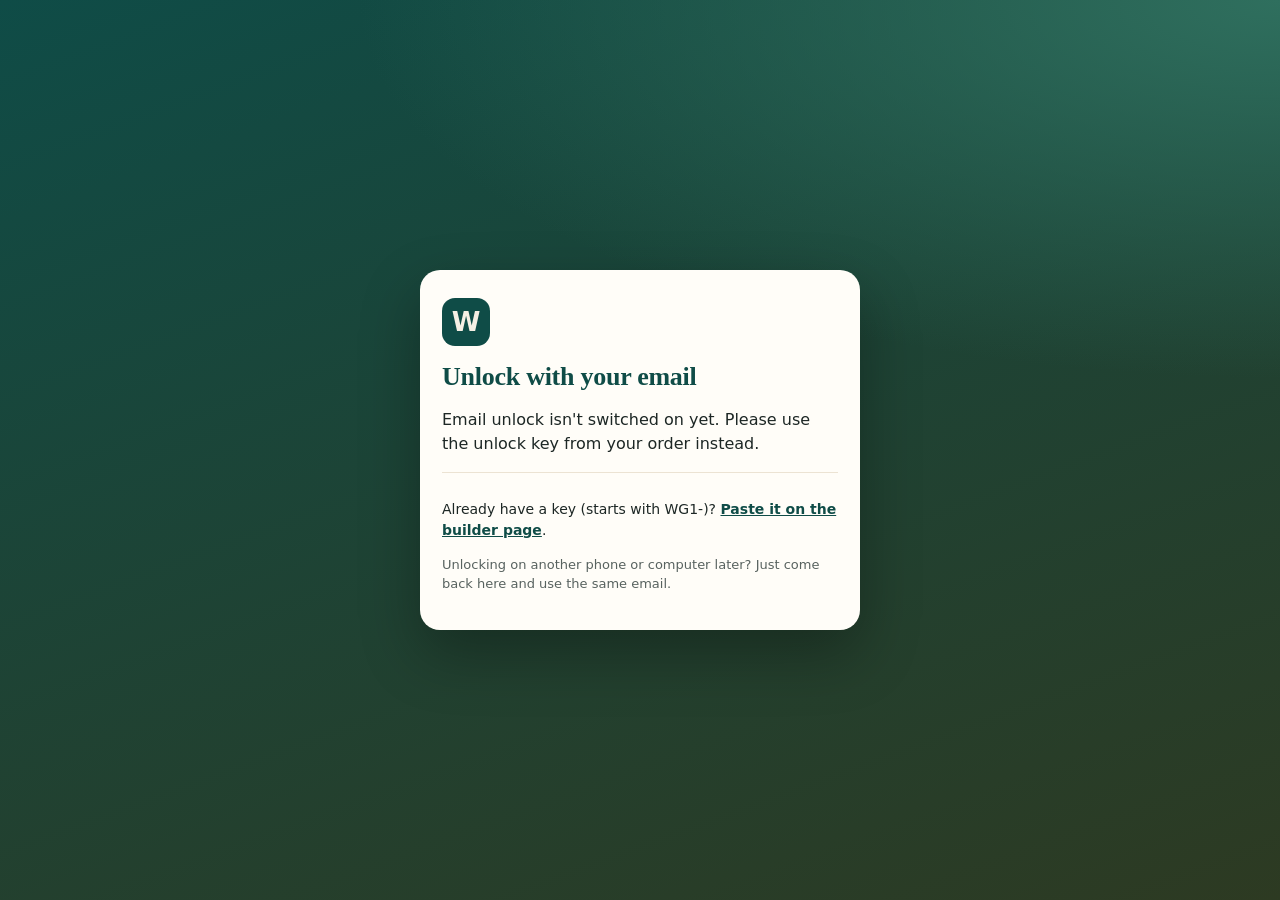
==== unlock.html @ 7d332406 "Email one-time-code unlock page (unlock.html, mobile-first, calls key service /otp/request + /otp/ve" ====
<!doctype html><html lang="en"><head><meta charset="utf-8"><meta name="viewport" content="width=device-width,initial-scale=1"><meta name="theme-color" content="#0f4c47">
<meta name="robots" content="noindex"><title>Unlock with your email · Welcome Guide</title><link rel="stylesheet" href="style.css?v=12">
<style>
.lockCard form[hidden],.lockCard [hidden]{display:none!important}
.lockCard .wide{width:100%;margin-top:var(--s3);min-height:52px;font-size:17px}
#code{font:600 28px/1.2 ui-monospace,Menlo,monospace;letter-spacing:.35em;text-align:center;padding-left:.35em}
.lockCard details{margin-top:var(--s3);font-size:14px;color:var(--muted)}.lockCard summary{cursor:pointer;color:var(--teal);font-weight:600;min-height:32px;display:flex;align-items:center}
.sent{background:var(--teal-50);border-radius:var(--r-sm);padding:10px 12px;font-size:14px;margin:0 0 var(--s2)}.sent b{word-break:break-all}
.links{display:flex;justify-content:space-between;gap:12px;flex-wrap:wrap;margin-top:var(--s3);font-size:14px}
.linkBtn{background:none;border:0;padding:6px 0;min-height:36px;color:var(--teal);font-weight:600;font-size:14px;box-shadow:none}.linkBtn:disabled{color:var(--muted);font-weight:400}
.ok{color:var(--teal);font-weight:600}
</style></head><body>
<div class="lock"><div class="lockCard">
 <span class="logo big" aria-hidden="true">W</span><h1>Unlock with your email</h1>
 <form id="f1" novalidate>
  <p class="hint" style="font-size:15px">Enter the email address you used for your purchase. We'll email you a 6-digit code.</p>
  <label for="email">Your email</label><input id="email" type="email" inputmode="email" autocomplete="email" autocapitalize="off" spellcheck="false" required placeholder="you@example.com">
  <details id="orderBox"><summary>Bought on Etsy? First time here? Add your order number</summary>
   <label for="order">Etsy order number</label><input id="order" inputmode="numeric" autocomplete="off" placeholder="e.g. 3141592653">
   <p class="hint">Find it in your Etsy purchase receipt (Purchases → your order). You only need it the first time.</p></details>
  <p id="e1" class="lockErr" role="alert"></p>
  <button id="b1" class="primary wide">Email me a code</button>
 </form>
 <form id="f2" novalidate hidden>
  <p class="sent" id="sentTo"></p>
  <label for="code">6-digit code</label><input id="code" inputmode="numeric" autocomplete="one-time-code" maxlength="7" required placeholder="000000">
  <p class="hint">No email after 2 minutes? Check your spam or promotions folder.</p>
  <p id="e2" class="lockErr" role="alert"></p>
  <button id="b2" class="primary wide">Unlock</button>
  <div class="links"><button type="button" id="resend" class="linkBtn">Send a new code</button><button type="button" id="back" class="linkBtn">Use a different email</button></div>
 </form>
 <div id="done" hidden><p class="ok" role="status">Unlocked! Opening the builder…</p><p class="hint">If nothing happens, <a id="goLink" href="./">tap here</a>.</p></div>
 <div id="off" hidden><p>Email unlock isn't switched on yet. Please use the unlock key from your order instead.</p></div>
 <div class="lockHelp"><p>Already have a key (starts with WG1-)? <a href="./">Paste it on the builder page</a>.</p><p class="hint">Unlocking on another phone or computer later? Just come back here and use the same email.</p></div>
</div></div>
<script src="config.js?v=12"></script>
<script>
(function(){
const C=window.WG_CONFIG||{},S=String(C.serviceUrl||'').replace(/\/$/,''),$=id=>document.getElementById(id);
const q=new URLSearchParams(location.search),LS='wg-unlock-email';let email='',cool=0,timer=0;
if(!S||!C.emailUnlock){$('f1').hidden=true;$('off').hidden=false;return}
$('email').value=q.get('email')||localStorage.getItem(LS)||'';
if(q.get('order')){$('order').value=q.get('order');$('orderBox').open=true}
async function api(path,body){const ac=new AbortController(),t=setTimeout(()=>ac.abort(),15000);
  try{const r=await fetch(S+path,{method:'POST',headers:{'content-type':'application/json'},body:JSON.stringify(body),signal:ac.signal,cache:'no-store'});
    const j=await r.json().catch(()=>({}));return {status:r.status,j}}
  catch(e){return {status:0,j:{error:"We couldn't reach the unlock service. Check your internet connection and try again."}}}finally{clearTimeout(t)}}
function busy(b,on,label){b.disabled=on;b.textContent=on?'Please wait…':label}
function startCool(s){cool=s;clearInterval(timer);const b=$('resend');const tick=()=>{if(cool<=0){clearInterval(timer);b.disabled=false;b.textContent='Send a new code';return}b.disabled=true;b.textContent='New code in '+cool+'s';cool--};tick();timer=setInterval(tick,1000)}
async function request(){
  const r=await api('/otp/request',{email,order:$('order').value.trim()});
  if(r.status!==200)return r.j.error||'Something went wrong. Please try again.';
  localStorage.setItem(LS,email);$('sentTo').textContent='';
  const s=$('sentTo');s.append('If '),s.appendChild(Object.assign(document.createElement('b'),{textContent:email})),s.append(' is registered for a purchase, a code is on its way. It expires in 15 minutes.');
  startCool(60);return '';
}
$('f1').onsubmit=async e=>{e.preventDefault();const b=$('b1');$('e1').textContent='';
  email=$('email').value.trim().toLowerCase();if(!/^[^\s@]+@[^\s@]+\.[^\s@]{2,}$/.test(email)){$('e1').textContent='Please enter a valid email address.';return}
  busy(b,true);const err=await request();busy(b,false,'Email me a code');
  if(err){$('e1').textContent=err;return}$('f1').hidden=true;$('f2').hidden=false;$('code').value='';$('code').focus()};
$('resend').onclick=async()=>{$('e2').textContent='';const err=await request();$('e2').textContent=err||'';if(!err){$('code').value='';$('code').focus()}};
$('back').onclick=()=>{$('f2').hidden=true;$('f1').hidden=false;$('e1').textContent='';$('email').focus()};
$('code').oninput=()=>{const d=$('code').value.replace(/\D/g,'').slice(0,6);$('code').value=d;if(d.length===6&&!$('b2').disabled)$('f2').requestSubmit?$('f2').requestSubmit():$('b2').click()};
$('f2').onsubmit=async e=>{e.preventDefault();const b=$('b2'),code=$('code').value.replace(/\D/g,'');$('e2').textContent='';
  if(code.length!==6){$('e2').textContent='Type the 6-digit code from the email.';return}
  busy(b,true);const r=await api('/otp/verify',{email,code});
  if(r.status===200&&r.j.ok&&r.j.key){const url='./?key='+encodeURIComponent(r.j.key);$('f2').hidden=true;$('done').hidden=false;$('goLink').href=url;location.replace(url);return}
  busy(b,false,'Unlock');$('e2').textContent=r.j.error||'Something went wrong. Please try again.';$('code').select()};
})();
</script></body></html>
---- style.css ----
/* Welcome Guide — visual system v2 */
:root{--teal:#0f4c47;--teal-2:#14675f;--teal-50:#e8f2ef;--olive:#5c6b3a;--sand:#f5efe4;--sand-2:#ece3d3;--cream:#fffdf8;--ink:#1d2725;--muted:#58625f;--line:#e2d9c8;--accent:#b4531f;--accent-50:#fbeee4;--danger:#b42318;--danger-50:#fdecea;--wa:#15803d;
 --r-sm:10px;--r:14px;--r-lg:20px;--s1:4px;--s2:8px;--s3:12px;--s4:16px;--s5:24px;--s6:32px;
 --shadow:0 1px 2px rgba(29,39,37,.06),0 4px 14px rgba(29,39,37,.06);--sans:system-ui,-apple-system,"Segoe UI",Roboto,"Helvetica Neue",Arial,sans-serif;--serif:"Iowan Old Style","Palatino Linotype",Palatino,Georgia,"Times New Roman",serif}
[hidden]{display:none!important}
*{box-sizing:border-box}
body{margin:0;font-family:var(--sans);font-size:16px;line-height:1.5;background:var(--sand);color:var(--ink);-webkit-font-smoothing:antialiased}
h1,h2,legend{font-family:var(--serif);letter-spacing:-.01em}
/* buttons */
button,.btn{font:inherit;font-weight:600;font-size:15px;border:1px solid transparent;border-radius:var(--r-sm);padding:10px 16px;min-height:44px;cursor:pointer;text-decoration:none;display:inline-flex;align-items:center;justify-content:center;gap:6px;transition:background .15s,box-shadow .15s,transform .05s}
button:active,.btn:active{transform:translateY(1px)}
button:focus-visible,a:focus-visible{outline:3px solid #f2b98f;outline-offset:2px}
.primary{background:var(--teal);color:#fff;box-shadow:0 2px 6px rgba(15,76,71,.25)}.primary:hover{background:var(--teal-2)}
.ghost{background:var(--cream);color:var(--teal);border-color:var(--line)}.ghost:hover{background:var(--teal-50)}
/* header */
.top{position:sticky;top:0;z-index:5;background:var(--teal);color:#fff;padding:var(--s3) var(--s4);display:flex;flex-wrap:wrap;gap:var(--s3);align-items:center;justify-content:space-between}
.top h1{font-size:19px;margin:0;display:flex;align-items:center;gap:10px;font-weight:600}
.logo{display:inline-grid;place-items:center;width:32px;height:32px;border-radius:9px;background:var(--sand);color:var(--teal);font-weight:700;font-size:18px}
.actions{display:flex;gap:var(--s2);flex-wrap:wrap}
.top .ghost{background:transparent;color:#fff;border-color:rgba(255,255,255,.35)}.top .ghost:hover{background:rgba(255,255,255,.1)}
.top .primary{background:var(--sand);color:var(--teal)}
/* layout */
.wrap{display:grid;grid-template-columns:minmax(0,1fr) 400px;gap:var(--s5);padding:var(--s5) var(--s4);max-width:1200px;margin:auto}
.wrap>*{min-width:0}
@media(max-width:900px){.wrap{grid-template-columns:1fr}}
/* intro */
.intro{background:var(--cream);border:1px solid var(--line);border-left:4px solid var(--accent);border-radius:var(--r);padding:var(--s4);margin-bottom:var(--s4);font-size:14px;color:var(--ink)}
.intro>b{font-family:var(--serif);font-size:17px;display:block;margin-bottom:var(--s1)}
.intro ol{margin:var(--s2) 0;padding-left:20px}.intro li{margin:var(--s1) 0}.intro p{margin:var(--s2) 0 0;color:var(--muted)}
/* form cards */
fieldset{border:1px solid var(--line);background:var(--cream);border-radius:var(--r);padding:var(--s4);margin:0 0 var(--s4);box-shadow:var(--shadow);min-width:0}
legend{font-weight:600;font-size:18px;padding:0 0 var(--s3);float:left;width:100%;margin-bottom:var(--s3);color:var(--teal);border-bottom:1px solid var(--sand-2);display:flex;align-items:center;gap:10px}
legend+*,fieldset>.row{clear:both}
.ic{display:inline-grid;place-items:center;width:34px;height:34px;border-radius:10px;background:var(--teal-50);font-size:17px;flex:none}
label{display:block;font-size:13px;font-weight:600;color:var(--muted);margin:var(--s3) 0 0;letter-spacing:.01em}
input,textarea{display:block;width:100%;font:inherit;font-size:16px;font-weight:400;color:var(--ink);padding:10px 12px;min-height:44px;border:1px solid #d5cbb8;border-radius:var(--r-sm);margin-top:6px;background:#fff;transition:border-color .15s,box-shadow .15s}
input::placeholder,textarea::placeholder{color:#8a8f8c}
input:focus,textarea:focus{outline:none;border-color:var(--teal-2);box-shadow:0 0 0 3px rgba(20,103,95,.18)}
textarea{resize:vertical}
.row{display:grid;grid-template-columns:1fr 1fr;gap:var(--s3)}
.list{display:flex;flex-direction:column;gap:var(--s2)}
.item{display:flex;gap:var(--s2);align-items:flex-end;flex-wrap:wrap;padding:var(--s3);background:#fff;border:1px solid var(--sand-2);border-radius:var(--r-sm)}
.item .f{flex:1 1 140px;margin:0;font-size:13px}.item .f input,.item .f textarea{margin-top:4px}
.item .rm{min-width:44px;min-height:44px;margin-left:var(--s3);background:var(--danger-50);color:var(--danger);border-color:#f5c2bd;padding:0}
.item .rm:hover{background:#fbd9d5}
.add{background:transparent;color:var(--teal);border:1.5px dashed #9fbcb6;margin-top:var(--s3);width:100%}.add:hover{background:var(--teal-50)}
.hint{font-size:13px;color:var(--muted);margin:var(--s2) 0}
#saved{text-align:center;color:var(--olive);font-weight:600}
/* preview */
.previewWrap{position:sticky;top:84px;align-self:start}.previewLabel{font-size:12px;font-weight:600;text-transform:uppercase;letter-spacing:.08em;color:var(--muted);margin-bottom:var(--s2);text-align:center}
.phone{border:10px solid #1d2725;border-radius:36px;height:760px;overflow:auto;background:var(--sand);box-shadow:0 20px 40px rgba(29,39,37,.18)}
/* modal */
.modal{position:fixed;inset:0;background:rgba(18,30,28,.55);backdrop-filter:blur(3px);display:flex;align-items:center;justify-content:center;padding:var(--s4);z-index:20}
.modal .card{background:var(--cream);border-radius:var(--r-lg);padding:var(--s5);max-width:480px;width:100%;max-height:95vh;overflow:auto;box-shadow:0 24px 60px rgba(0,0,0,.25)}
.modal h2{margin:0 0 var(--s1);font-size:24px;color:var(--teal)}
#linkOut{font-size:13px;word-break:break-all;font-family:ui-monospace,Menlo,monospace;background:#fff;margin:var(--s3) 0}
#qr{text-align:center;margin-top:var(--s4);background:#fff;border:1px solid var(--line);border-radius:var(--r);padding:var(--s4)}#qr svg,#qr img{width:220px;height:220px}
.qrAct{justify-content:center;margin-top:var(--s2)}.qrAct button{flex:1 1 160px}
/* toast */
.toast{position:fixed;left:50%;bottom:24px;transform:translateX(-50%) translateY(8px);background:var(--ink);color:#fff;padding:10px 18px;border-radius:999px;opacity:0;transition:.2s;pointer-events:none;z-index:30;display:flex;gap:var(--s3);align-items:center;font-size:14px;box-shadow:0 8px 24px rgba(0,0,0,.2)}
.toast.on{opacity:1;transform:translateX(-50%)}.toast.on #toastUndo{pointer-events:auto}
#toastUndo{background:var(--accent);color:#fff;min-height:36px;padding:4px 14px;font-size:14px}
/* edit/preview segmented */
.seg{display:none}
/* ---------- guest guide ---------- */
.guide{font-size:16px;line-height:1.55;color:var(--ink)}
.guestPage{max-width:560px;margin:auto;background:var(--sand);min-height:100vh}
.hero{position:relative;background:radial-gradient(120% 90% at 100% 0,#2f6f5e 0,transparent 60%),linear-gradient(160deg,#0f4c47 0,#123f3b 55%,#2d3a22 100%);color:#fff;padding:44px 24px 36px;overflow:hidden}
.hero::after{content:"";position:absolute;right:-40px;bottom:-60px;width:200px;height:200px;border-radius:50%;border:1px solid rgba(245,239,228,.18);box-shadow:0 0 0 24px rgba(245,239,228,.05)}
.hero small{color:#f2c9a8;letter-spacing:.14em;text-transform:uppercase;font-size:12px;font-weight:700}
.hero h1{margin:8px 0 14px;font-size:34px;line-height:1.1;font-weight:600}
.hero p{margin:0;color:rgba(255,255,255,.92);white-space:pre-line;font-size:16px;position:relative;z-index:1}
.hero p:last-child{margin-top:14px;color:#f2c9a8;font-style:italic;font-family:var(--serif)}
.nav{display:flex;gap:var(--s2);overflow-x:auto;padding:var(--s3) var(--s4);background:rgba(255,253,248,.96);backdrop-filter:blur(6px);position:sticky;top:0;z-index:2;border-bottom:1px solid var(--line);scrollbar-width:none}
.nav::-webkit-scrollbar{display:none}
.nav a{white-space:nowrap;font-size:14px;font-weight:600;padding:0 14px;min-height:44px;display:inline-flex;align-items:center;border-radius:999px;background:#fff;border:1px solid var(--line);color:var(--teal);text-decoration:none}
.nav a.active{background:var(--teal);border-color:var(--teal);color:#fff}
.sec{background:var(--cream);margin:var(--s4);border-radius:var(--r-lg);padding:var(--s5) 20px;box-shadow:var(--shadow);border:1px solid var(--line);scroll-margin-top:78px}
.sec h2{font-size:21px;margin:0 0 var(--s4);color:var(--teal);font-weight:600}
.pre{white-space:pre-line}
.times{display:grid;grid-template-columns:1fr 1fr;gap:var(--s3)}.times div{background:var(--teal-50);border-radius:var(--r);padding:var(--s3);text-align:center;font-size:13px;font-weight:600;color:var(--muted);text-transform:uppercase;letter-spacing:.06em}
.times b{display:block;font-family:var(--serif);font-size:30px;color:var(--teal);letter-spacing:0;text-transform:none;margin-top:2px}
.wifi{background:linear-gradient(150deg,#123f3b,#0f4c47);color:#fff;border-radius:var(--r);padding:20px;font-size:15px;color:rgba(255,255,255,.85)}.wifi b{color:#fff;font-size:17px}
.wifi .pw{display:flex;justify-content:space-between;align-items:center;gap:var(--s3);background:rgba(255,255,255,.1);border:1px dashed rgba(255,255,255,.35);border-radius:var(--r-sm);padding:12px 14px;margin-top:var(--s3);font-family:ui-monospace,Menlo,monospace;font-size:18px;font-weight:600;width:100%;color:#fff;text-align:left;word-break:break-all}
.wifi .pw span:last-child{font-family:var(--sans);font-size:13px;background:var(--sand);color:var(--teal);padding:4px 10px;border-radius:999px;white-space:nowrap}
ul.clean{list-style:none;padding:0;margin:0}ul.clean li{padding:10px 0 10px 30px;position:relative;border-bottom:1px solid var(--sand-2)}ul.clean li:last-child{border:0}
ul.clean li::before{content:"";position:absolute;left:6px;top:19px;width:8px;height:8px;border-radius:50%;background:var(--accent)}
.how{padding:var(--s3) 0;border-bottom:1px solid var(--sand-2)}.how:last-child{border:0}.how b{display:block;color:var(--teal);margin-bottom:2px}
.rec{display:flex;justify-content:space-between;align-items:center;gap:var(--s3);padding:14px 0;border-bottom:1px solid var(--sand-2)}.rec:last-child{border:0}
.rec .hint{margin:4px 0 0}
.tag{font-size:12px;font-weight:700;background:var(--accent-50);color:#8a3a12;border-radius:999px;padding:2px 9px;margin-left:8px;vertical-align:2px;font-family:var(--sans)}
.pill{display:inline-flex;align-items:center;justify-content:center;gap:6px;background:var(--teal);color:#fff;text-decoration:none;border-radius:999px;padding:0 16px;min-height:44px;font-size:15px;font-weight:600;white-space:nowrap}
.pill.wa{background:var(--wa)}.pill.map{background:#fff;color:var(--teal);border:1.5px solid var(--teal)}.pill.red{background:var(--danger)}
.sec>.pill.map{margin-top:var(--s3)}
.contacts{display:flex;flex-direction:column}.contact{display:flex;justify-content:space-between;align-items:center;gap:var(--s3);padding:10px 0;border-bottom:1px solid var(--sand-2)}.contact:last-child{border:0}
.check{display:flex;flex-direction:column;gap:var(--s2);margin-top:var(--s2)}
.check label{display:flex;gap:var(--s3);align-items:center;font-size:16px;font-weight:500;color:var(--ink);margin:0;min-height:48px;padding:6px 14px;border:1px solid var(--line);border-radius:var(--r-sm);background:#fff;cursor:pointer}
.check input{width:24px;height:24px;min-height:24px;flex:none;margin:0;accent-color:var(--teal)}
.check label:has(input:checked){background:var(--teal-50);color:var(--muted);text-decoration:line-through}
.foot{text-align:center;color:var(--muted);font-family:var(--serif);font-style:italic;font-size:15px;padding:var(--s6) var(--s4)}
.empty{color:var(--muted);text-align:center;padding:48px 16px}
/* phones */
@media(max-width:900px){
 .top{position:static;padding:var(--s3)}.top h1{font-size:17px;width:100%}
 #btnLink{position:fixed;left:12px;right:12px;bottom:12px;z-index:15;box-shadow:0 8px 24px rgba(15,76,71,.4);font-size:16px;min-height:52px;background:var(--teal);color:#fff}
 html{scroll-padding-bottom:96px;scroll-padding-top:56px}body{padding-bottom:84px}.toast{bottom:84px}
 .seg{display:flex;position:sticky;top:0;z-index:6;background:var(--sand);padding:var(--s2) var(--s3);gap:4px;border-bottom:1px solid var(--line)}
 .seg button{flex:1;background:transparent;color:var(--teal);border-color:var(--line);background:var(--cream)}.seg button.on{background:var(--teal);color:#fff;border-color:var(--teal)}
 .previewWrap{display:none}.showPrev .previewWrap{display:block}.showPrev #form{display:none}
 .phone{border:0;border-radius:0;height:auto;box-shadow:none}.previewLabel{display:none}.wrap{padding:var(--s3)}
 .modal{padding:var(--s2)}.modal .card{padding:20px}
}
@media print{body *{visibility:hidden}#modal,#modal #qr,#modal #qr *{visibility:visible}#modal{position:absolute;inset:0;background:#fff}#modal #qr{position:absolute;top:2cm;left:0;right:0;border:0}#modal #qr svg{width:10cm;height:10cm}}
/* lock screen */
.lock{min-height:100vh;display:flex;align-items:center;justify-content:center;padding:var(--s4);background:radial-gradient(120% 70% at 100% 0,#2f6f5e 0,transparent 60%),linear-gradient(160deg,#0f4c47,#2d3a22)}
.lockCard{background:var(--cream);border-radius:var(--r-lg);padding:28px 22px;max-width:440px;width:100%;box-shadow:0 24px 60px rgba(0,0,0,.3)}
.lockCard h1{font-size:26px;color:var(--teal);margin:var(--s4) 0 var(--s2);line-height:1.15}.lockCard>p{color:var(--muted);margin:0 0 var(--s3)}
.logo.big{width:48px;height:48px;font-size:26px;background:var(--teal);color:var(--sand);border-radius:13px}
#lockKey{font-family:ui-monospace,Menlo,monospace;font-size:15px}#lockBtn{width:100%;margin-top:var(--s2);min-height:52px;font-size:17px}
.lockErr{color:var(--danger);font-weight:600;font-size:14px;min-height:1em;margin:var(--s2) 0}
.lockHelp{margin-top:var(--s4);padding-top:var(--s3);border-top:1px solid var(--sand-2);font-size:14px}.lockHelp a{color:var(--teal);font-weight:600}.lockHelp .btn{width:100%}
/* v3: units, all-QR page */
.unitName{font-size:1.05rem;font-weight:600;opacity:.9;margin:.15rem 0 .2rem}
.chk{display:flex;gap:.5rem;align-items:center;font-weight:600}.chk input{width:auto}
.units{display:flex;flex-direction:column;gap:.4rem;margin:.6rem 0}
.unit{border:1px solid #d9e2e0;border-radius:10px;padding:.4rem .6rem;background:#fff}
.unit summary{display:flex;gap:.5rem;align-items:center;cursor:pointer;list-style:none}.unit summary::-webkit-details-marker{display:none}
.unit summary input{flex:1;margin:0}.unit summary .hint{white-space:nowrap;margin:0}
.unit[open]{background:#f6faf9}
#unitsModal .card{max-height:90vh;overflow:auto}
.ulinks{display:flex;flex-direction:column;gap:.4rem;margin-top:.8rem}
.ulink{border-top:1px solid #e3e9e8;padding-top:.5rem;display:flex;flex-wrap:wrap;gap:.3rem .6rem;align-items:center}.ulink .actions{width:100%;margin:0;display:flex;flex-wrap:wrap;gap:.3rem}
.ulink .actions button,.ulink .actions .btn{padding:.35rem .7rem;font-size:.85rem}
.allqr{position:fixed;inset:0;z-index:60;background:#fff;overflow:auto;padding:1rem;color:#000}
.allqrBar{display:flex;gap:.5rem;margin-bottom:.8rem}.allqr h1{font-size:1.2rem;margin:0 0 .8rem}
.qgrid{display:grid;grid-template-columns:repeat(auto-fill,minmax(150px,1fr));gap:12px}
.qcell{border:1px dashed #bbb;border-radius:8px;padding:8px;text-align:center;break-inside:avoid;page-break-inside:avoid}
.qcell svg{width:100%;height:auto;display:block}.qcell b{display:block;font-size:1rem;margin-top:4px}.qcell small{color:#555}
@media print{body.allqrOn *{visibility:visible!important}body.allqrOn #editor>*:not(#allqr),body.allqrOn #toast{display:none!important}
 body.allqrOn #allqr{position:static;padding:0}body.allqrOn .allqrBar{display:none}body.allqrOn .qgrid{grid-template-columns:repeat(4,1fr)}}
/* v4: manual units */
.bldgName{font-size:.95rem;opacity:.85;margin:.1rem 0 0}
.uhead{display:flex;align-items:center;justify-content:space-between;gap:.5rem}.uhead .ulab{flex:1;min-width:0;overflow-wrap:anywhere}
.unit .rm{min-width:44px;min-height:44px;padding:0;background:var(--danger-50);color:var(--danger);border-color:#f5c2bd}
.row3{display:grid;grid-template-columns:1fr;gap:.4rem}@media(min-width:560px){.row3{grid-template-columns:1fr 2fr 2fr}}
.unit details summary{cursor:pointer;margin:.3rem 0}.bulk{margin:.6rem 0}.bulk>summary{cursor:pointer;font-weight:600}
.ulink .rmu{color:var(--danger)}
.unit details summary{display:block}
/* v4: languages */
#guest,#preview{font-family:system-ui,-apple-system,"Segoe UI",Roboto,"Noto Sans","Noto Sans Ethiopic","Nyala","Noto Sans Thai","Leelawadee UI","Noto Sans Devanagari","Nirmala UI","Noto Sans CJK SC","PingFang SC","Hiragino Sans","Microsoft YaHei","Malgun Gothic","Noto Naskh Arabic","Segoe UI Historic",sans-serif}
[dir=rtl] .contact,[dir=rtl] .wifi{text-align:right}[dir=rtl] .pw,[dir=rtl] .pill{direction:ltr;unicode-bidi:isolate}[dir=rtl] .nav{direction:rtl}
select{display:block;width:100%;font:inherit;font-size:16px;color:var(--ink);padding:10px 12px;min-height:44px;border:1px solid #d5cbb8;border-radius:var(--r-sm);margin-top:6px;background:#fff}
#langBox label{font-weight:600}
.udetails{margin:.6rem 0}.udetails>summary{cursor:pointer;font-weight:600}
.langLbl{font-size:15px;color:var(--ink)}
.trBox{margin-top:8px;padding:10px 12px;border:1px dashed #d5cbb8;border-radius:var(--r-sm);background:#fff}.trBox .warn{color:#9a4b00;font-weight:600}
.wTog{background:transparent;border:1px solid rgba(245,239,228,.45);color:#f5efe4;font-size:13px;padding:4px 10px;min-height:32px;border-radius:999px;margin-top:2px;cursor:pointer}
.unitBadge{position:relative;z-index:1;display:inline-flex;flex-wrap:wrap;align-items:baseline;gap:.15rem .5rem;margin:0 0 14px;padding:8px 14px;border-radius:14px;background:rgba(245,239,228,.16);border:1px solid rgba(245,239,228,.35);color:#fff}.unitBadge .ubL{font-size:12px;font-weight:700;letter-spacing:.08em;text-transform:uppercase;color:#f2c9a8}.unitBadge .ubV{font-size:20px;font-weight:700;line-height:1.2}
.verStamp{opacity:.6;font-size:12px;text-align:center;margin-top:.25rem}
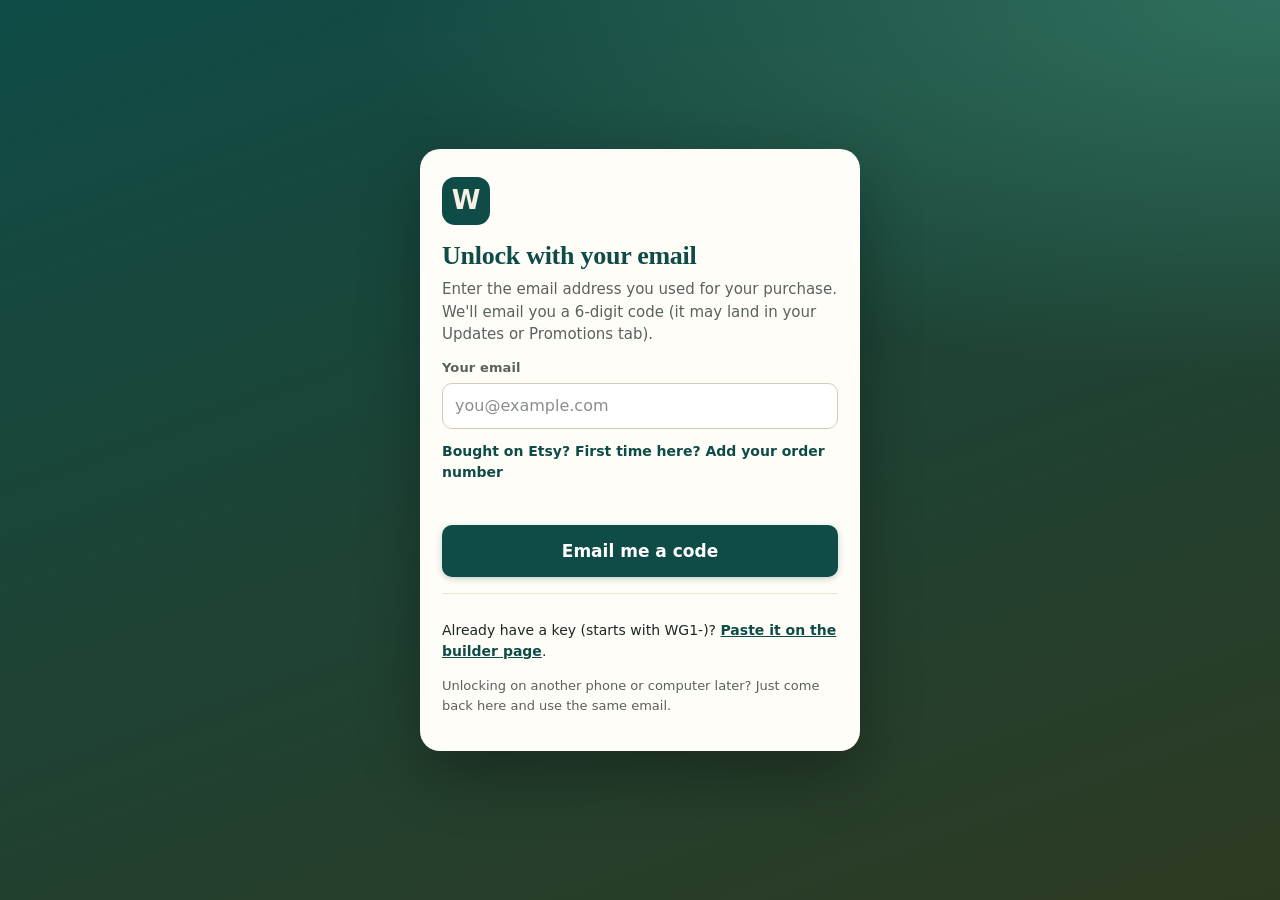
==== commit f2888868: "Switch on email-code unlock: serviceUrl = welcome-guide-keys.cjtools.workers.dev, emailUnlock:true; " ====
--- a/unlock.html
+++ b/unlock.html
@@ -1,5 +1,5 @@
 <!doctype html><html lang="en"><head><meta charset="utf-8"><meta name="viewport" content="width=device-width,initial-scale=1"><meta name="theme-color" content="#0f4c47">
-<meta name="robots" content="noindex"><title>Unlock with your email · Welcome Guide</title><link rel="stylesheet" href="style.css?v=12">
+<meta name="robots" content="noindex"><title>Unlock with your email · Welcome Guide</title><link rel="stylesheet" href="style.css?v=13">
 <style>
 .lockCard form[hidden],.lockCard [hidden]{display:none!important}
 .lockCard .wide{width:100%;margin-top:var(--s3);min-height:52px;font-size:17px}
@@ -13,7 +13,7 @@
 <div class="lock"><div class="lockCard">
  <span class="logo big" aria-hidden="true">W</span><h1>Unlock with your email</h1>
  <form id="f1" novalidate>
-  <p class="hint" style="font-size:15px">Enter the email address you used for your purchase. We'll email you a 6-digit code.</p>
+  <p class="hint" style="font-size:15px">Enter the email address you used for your purchase. We'll email you a 6-digit code (it may land in your Updates or Promotions tab).</p>
   <label for="email">Your email</label><input id="email" type="email" inputmode="email" autocomplete="email" autocapitalize="off" spellcheck="false" required placeholder="you@example.com">
   <details id="orderBox"><summary>Bought on Etsy? First time here? Add your order number</summary>
    <label for="order">Etsy order number</label><input id="order" inputmode="numeric" autocomplete="off" placeholder="e.g. 3141592653">
@@ -24,7 +24,7 @@
  <form id="f2" novalidate hidden>
   <p class="sent" id="sentTo"></p>
   <label for="code">6-digit code</label><input id="code" inputmode="numeric" autocomplete="one-time-code" maxlength="7" required placeholder="000000">
-  <p class="hint">No email after 2 minutes? Check your spam or promotions folder.</p>
+  <p class="hint">The email comes from <b>Welcome Guide</b>. Not in your inbox after 2 minutes? In Gmail, check the <b>Updates</b> or <b>Promotions</b> tab, and your spam folder.</p>
   <p id="e2" class="lockErr" role="alert"></p>
   <button id="b2" class="primary wide">Unlock</button>
   <div class="links"><button type="button" id="resend" class="linkBtn">Send a new code</button><button type="button" id="back" class="linkBtn">Use a different email</button></div>
@@ -33,7 +33,7 @@
  <div id="off" hidden><p>Email unlock isn't switched on yet. Please use the unlock key from your order instead.</p></div>
  <div class="lockHelp"><p>Already have a key (starts with WG1-)? <a href="./">Paste it on the builder page</a>.</p><p class="hint">Unlocking on another phone or computer later? Just come back here and use the same email.</p></div>
 </div></div>
-<script src="config.js?v=12"></script>
+<script src="config.js?v=13"></script>
 <script>
 (function(){
 const C=window.WG_CONFIG||{},S=String(C.serviceUrl||'').replace(/\/$/,''),$=id=>document.getElementById(id);
